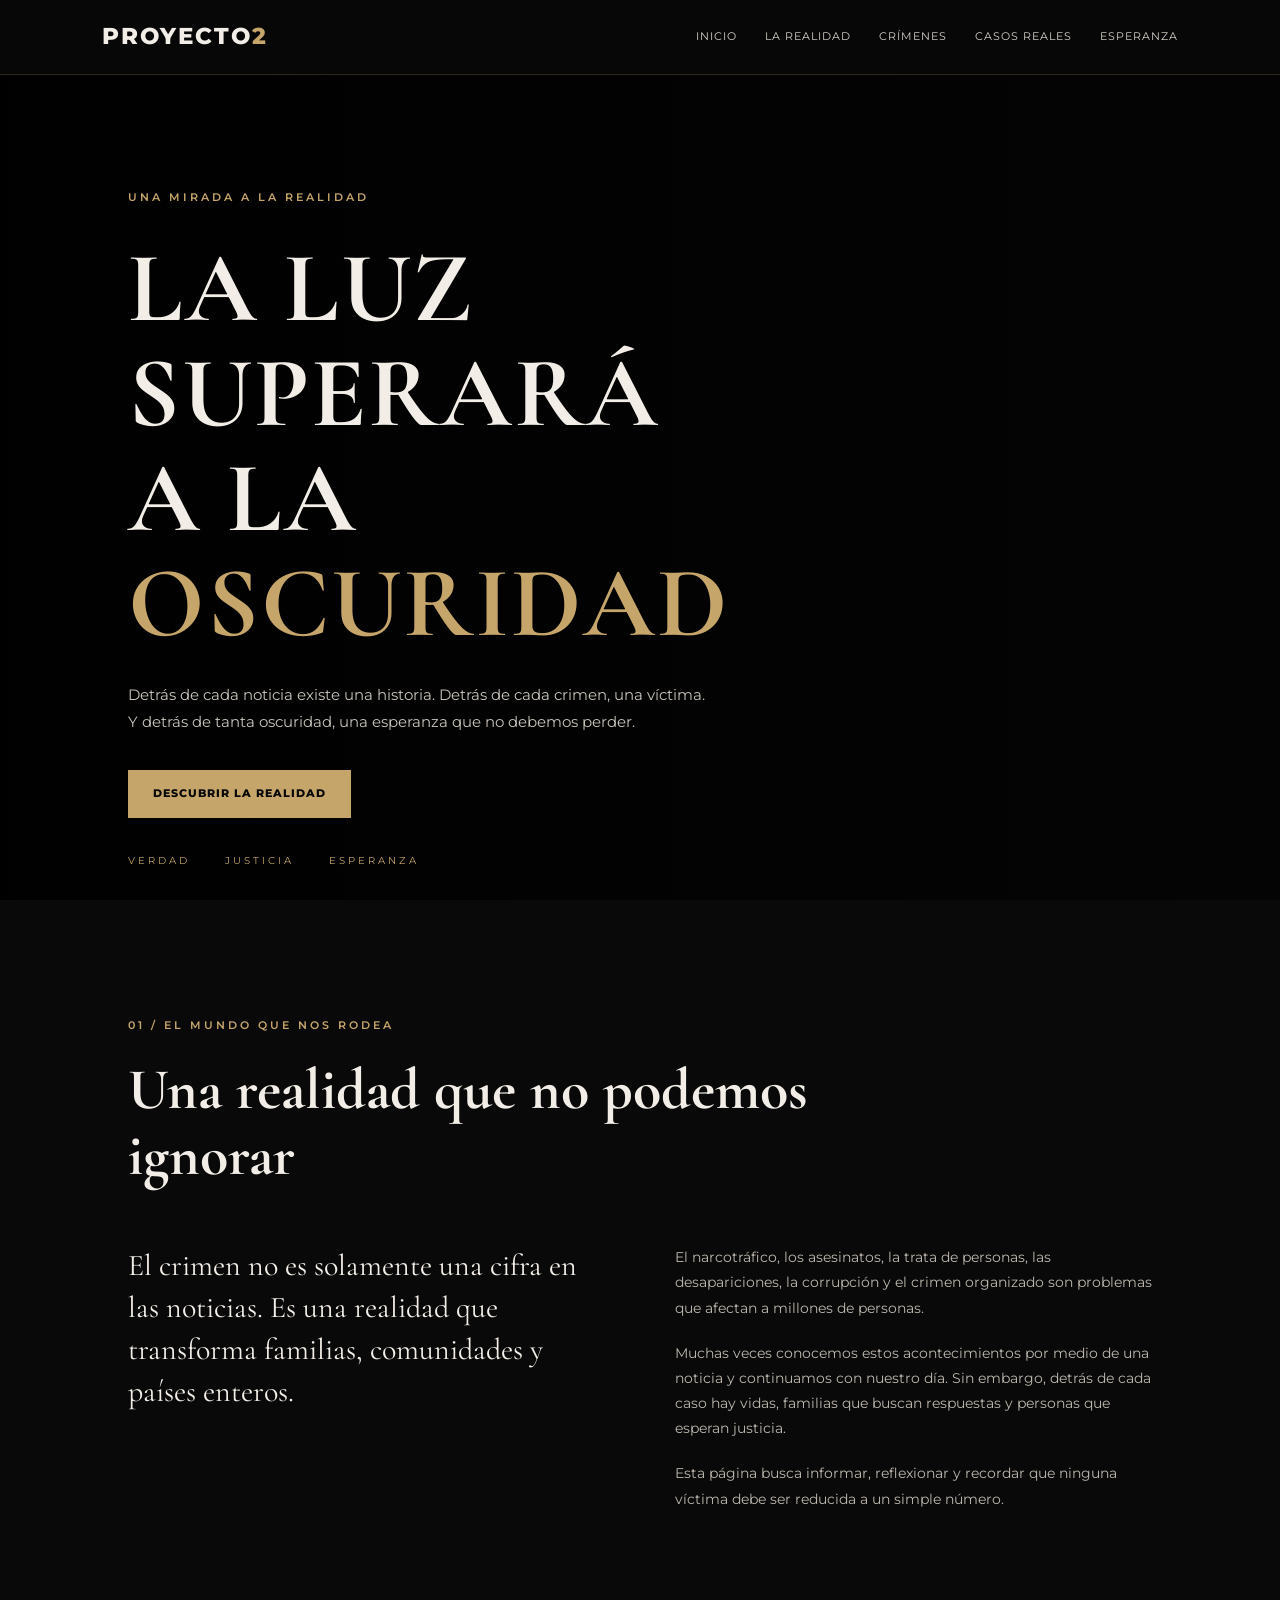
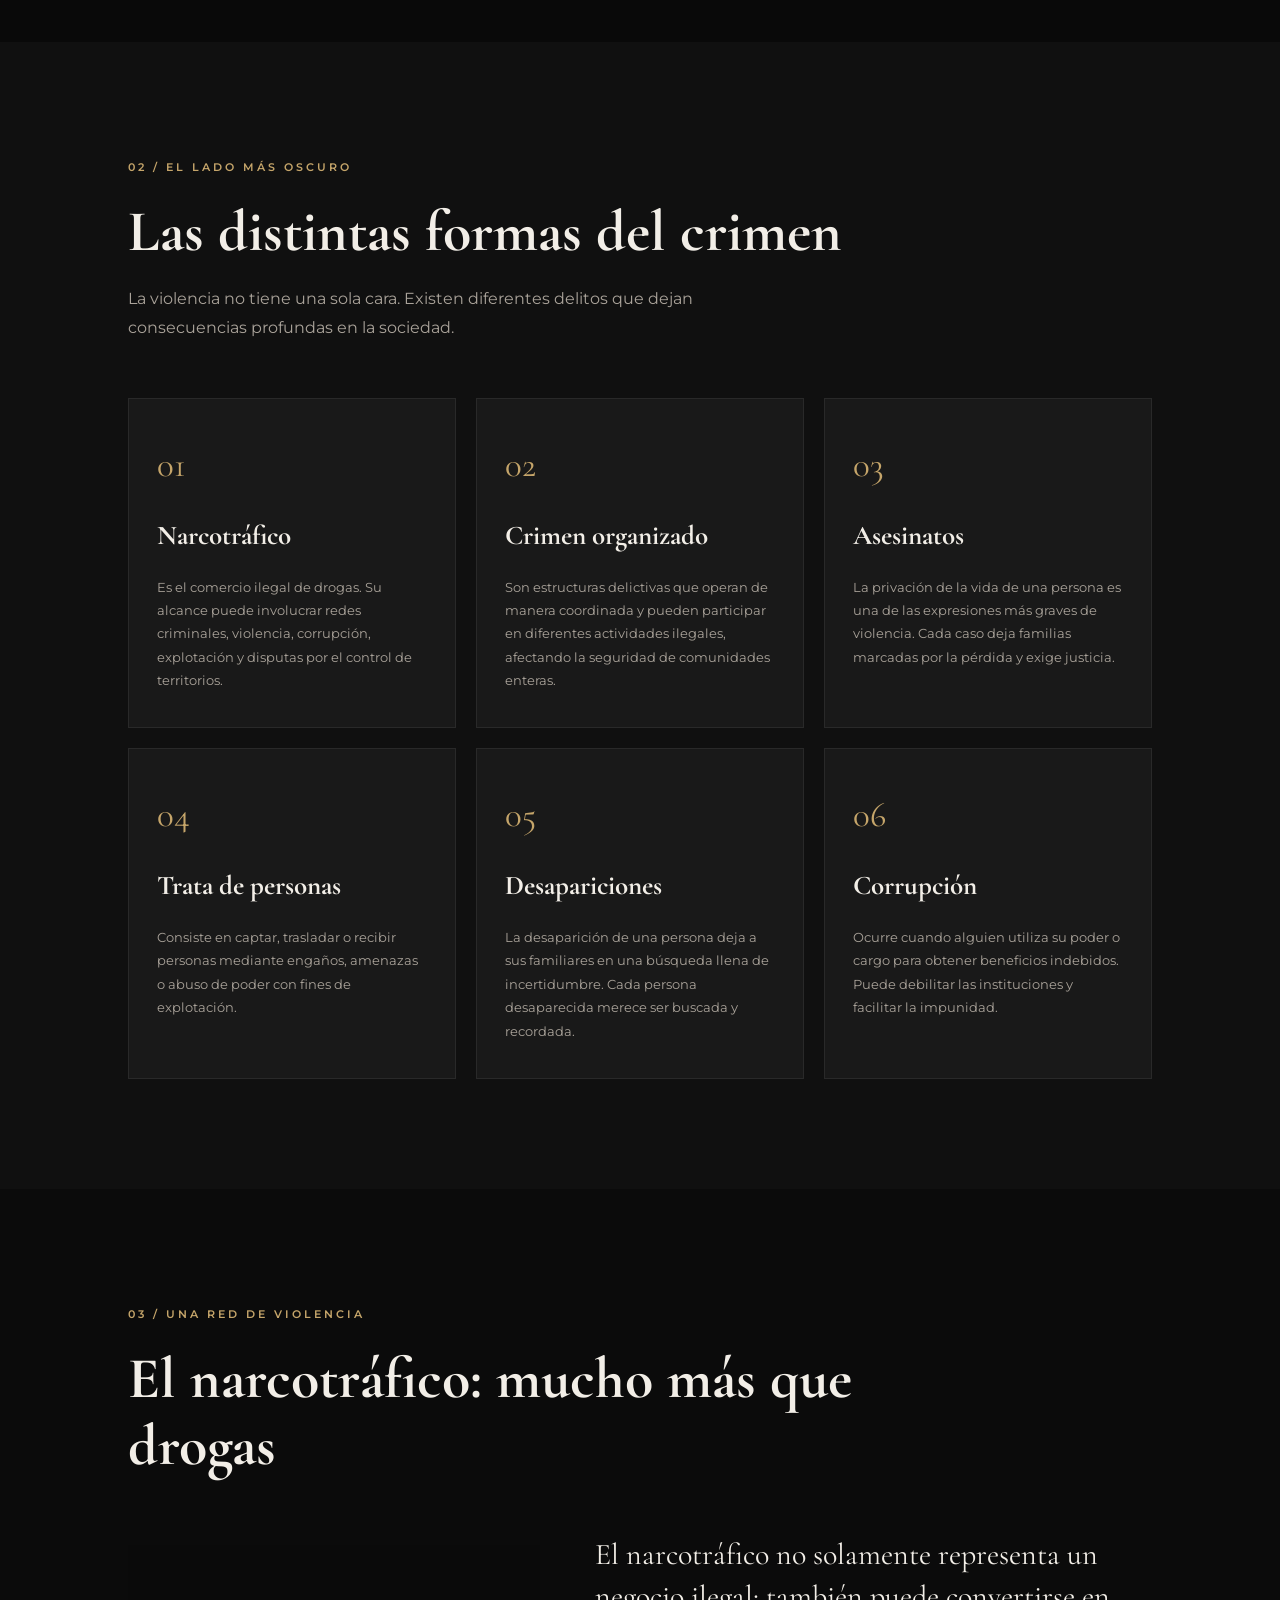
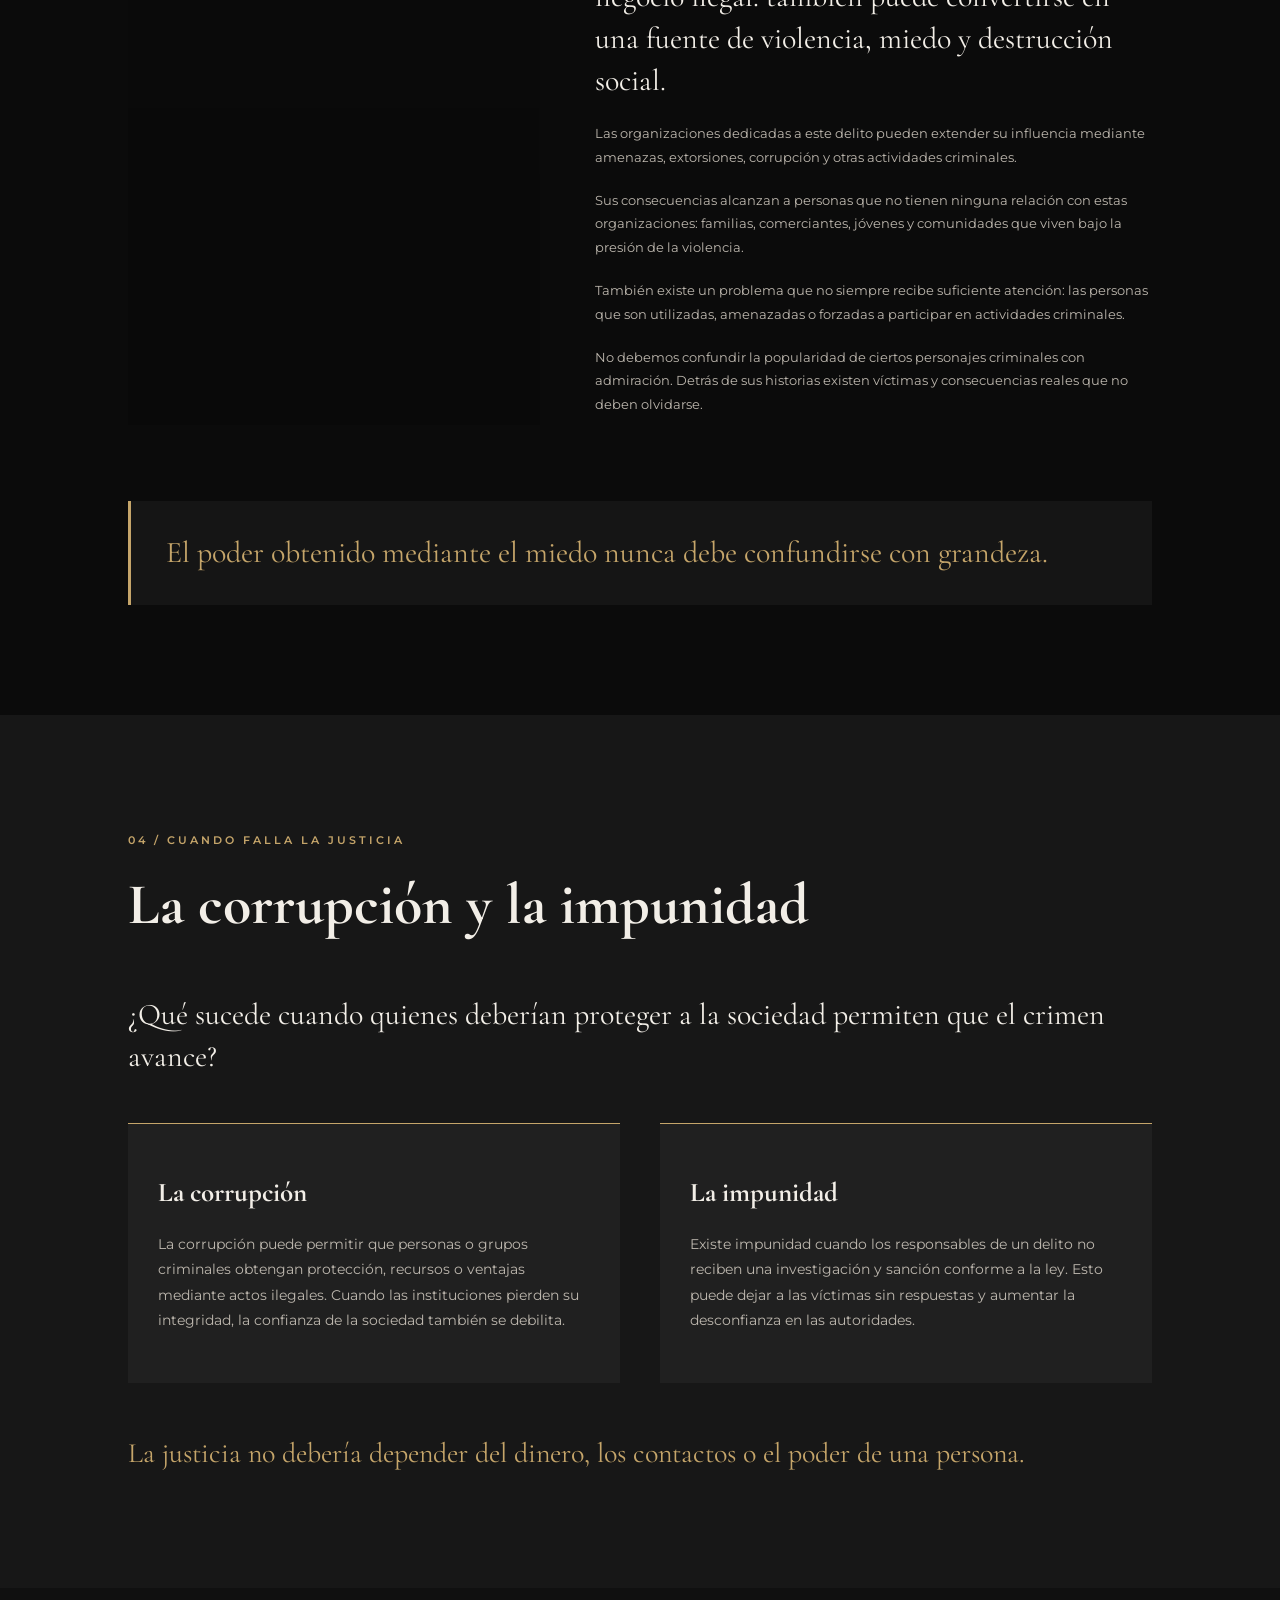
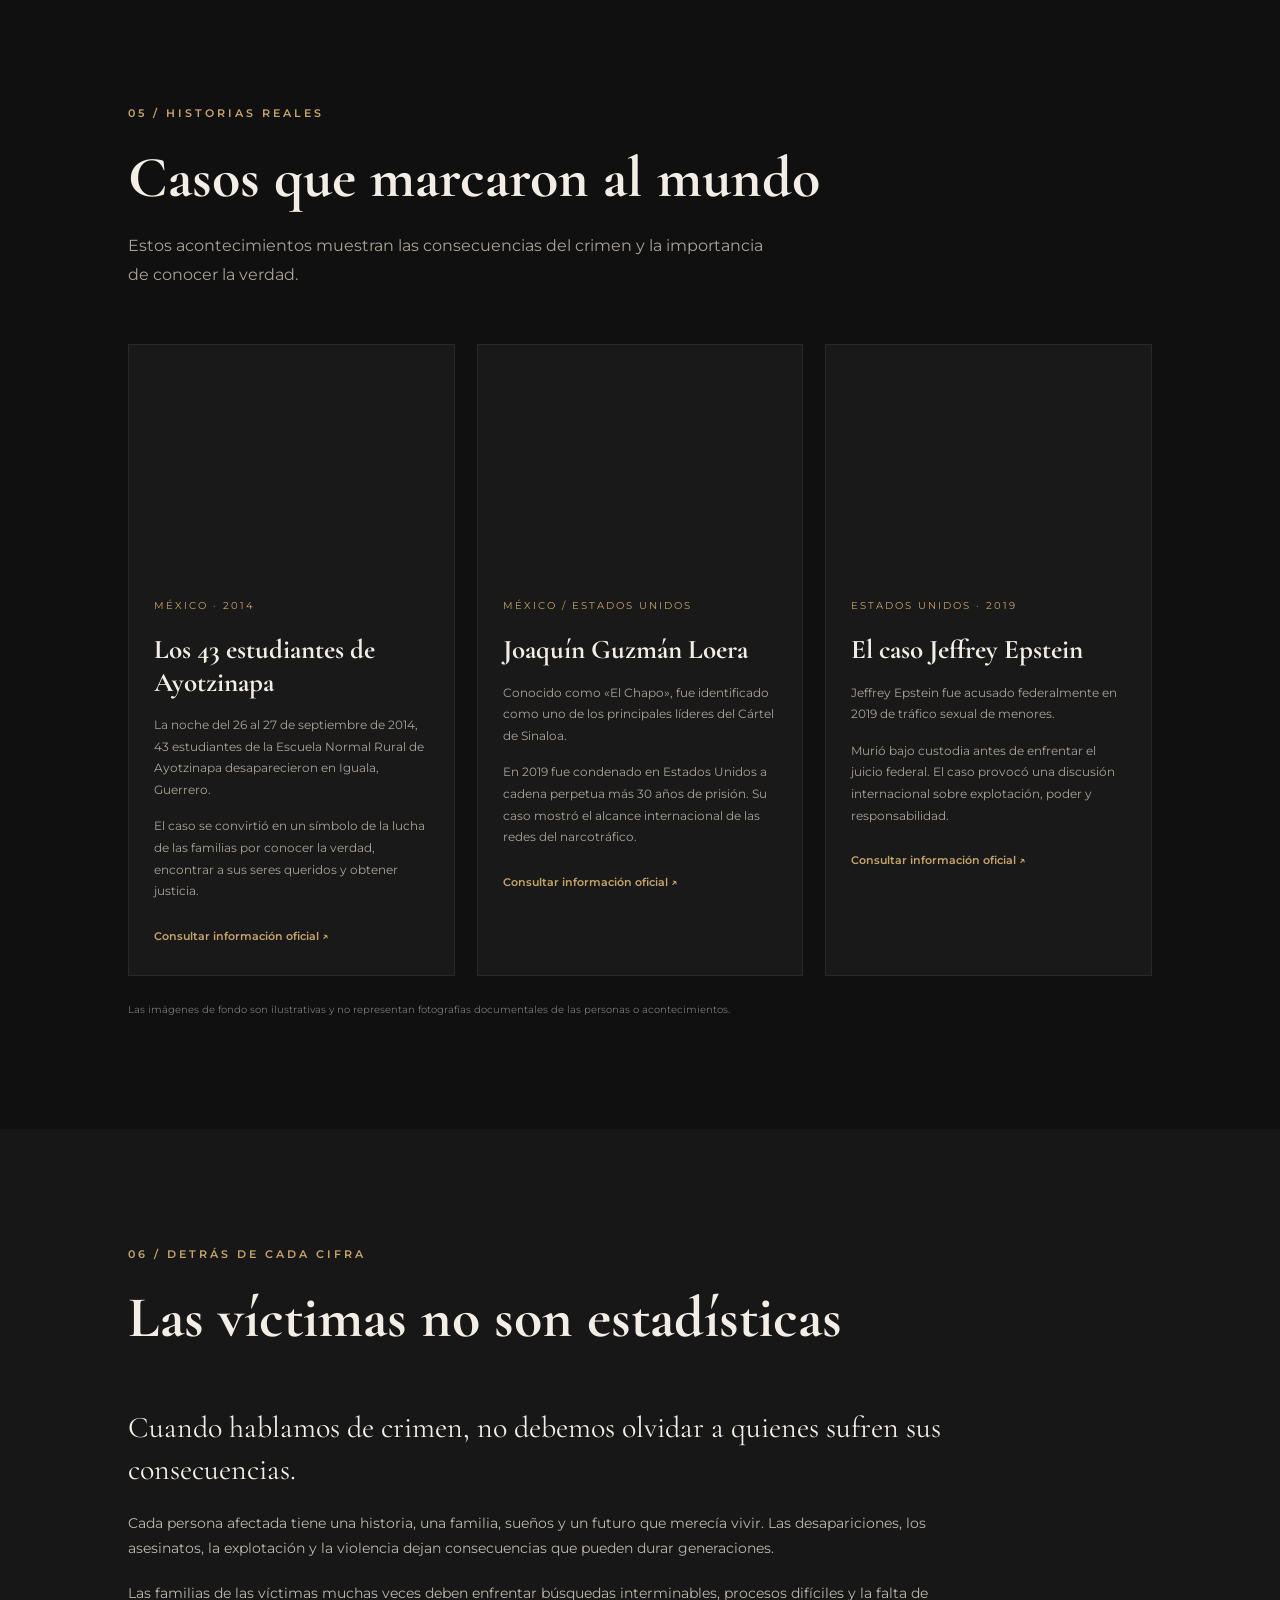
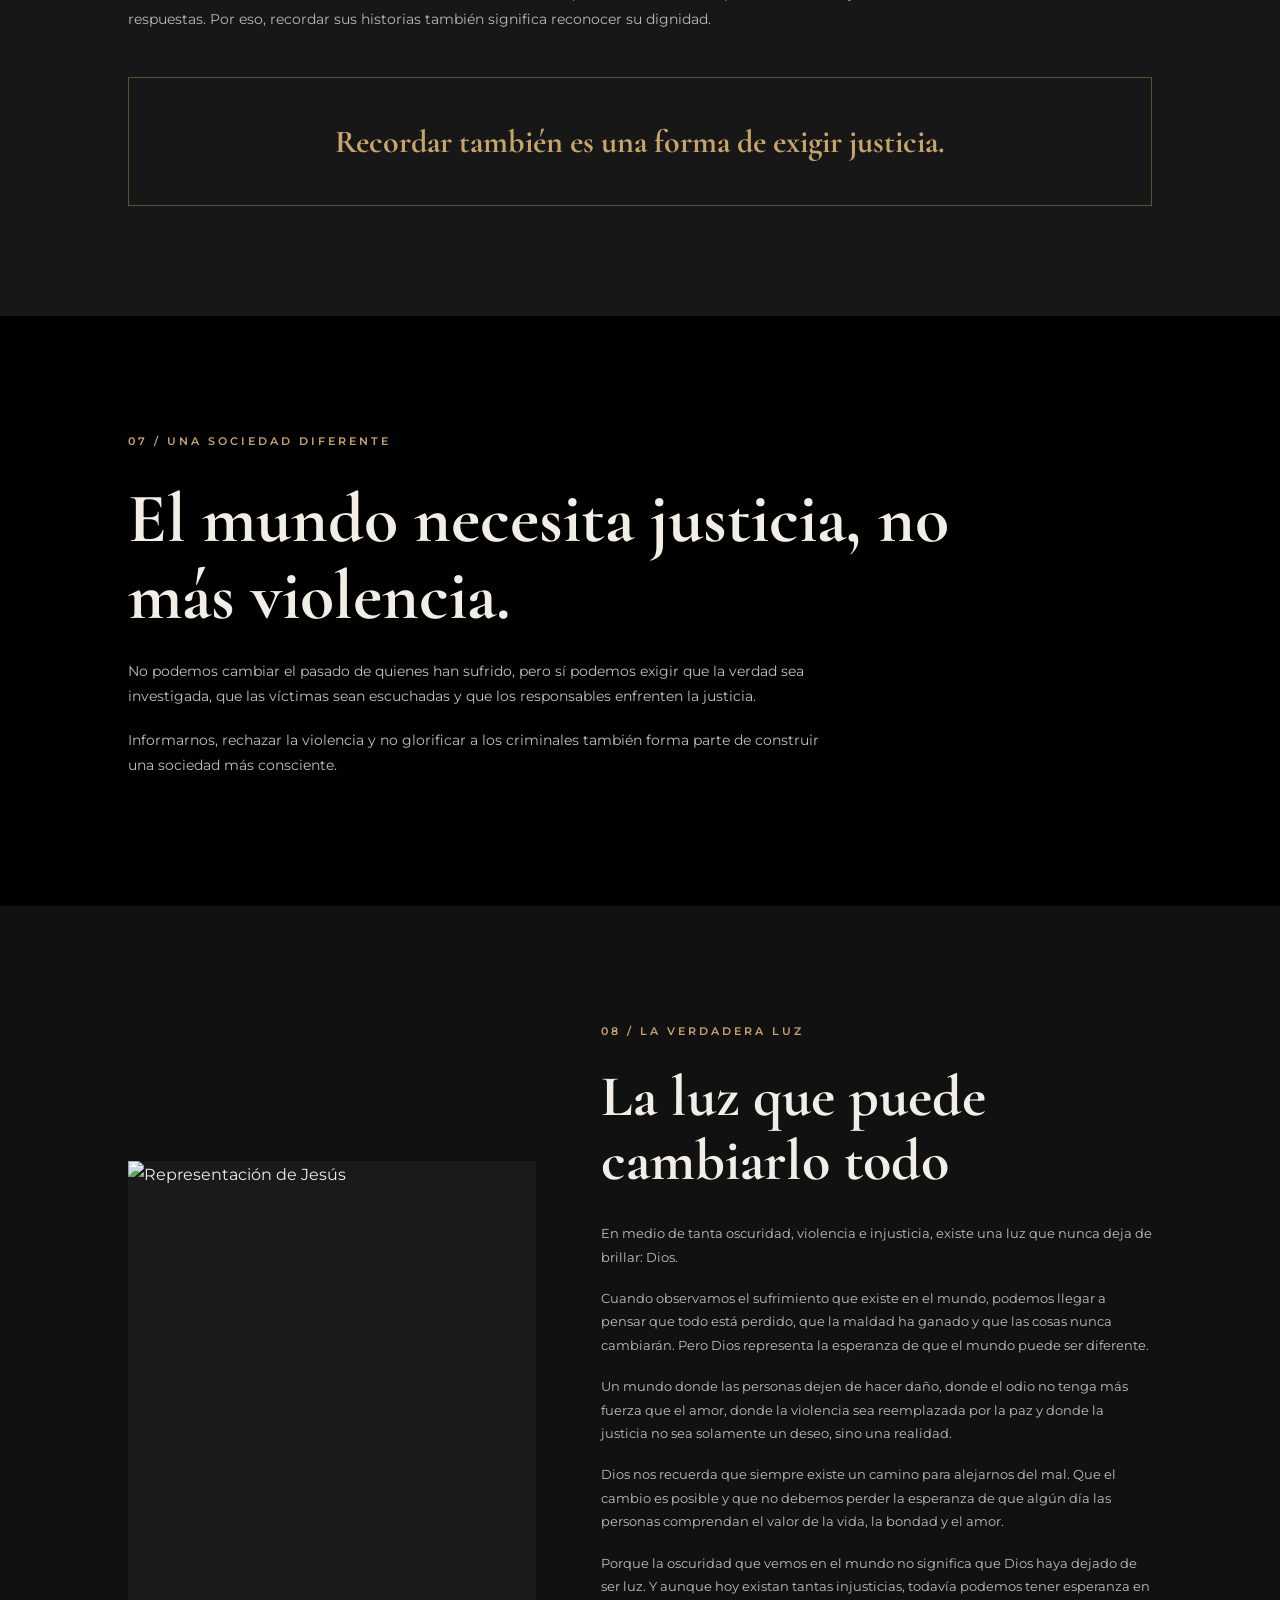
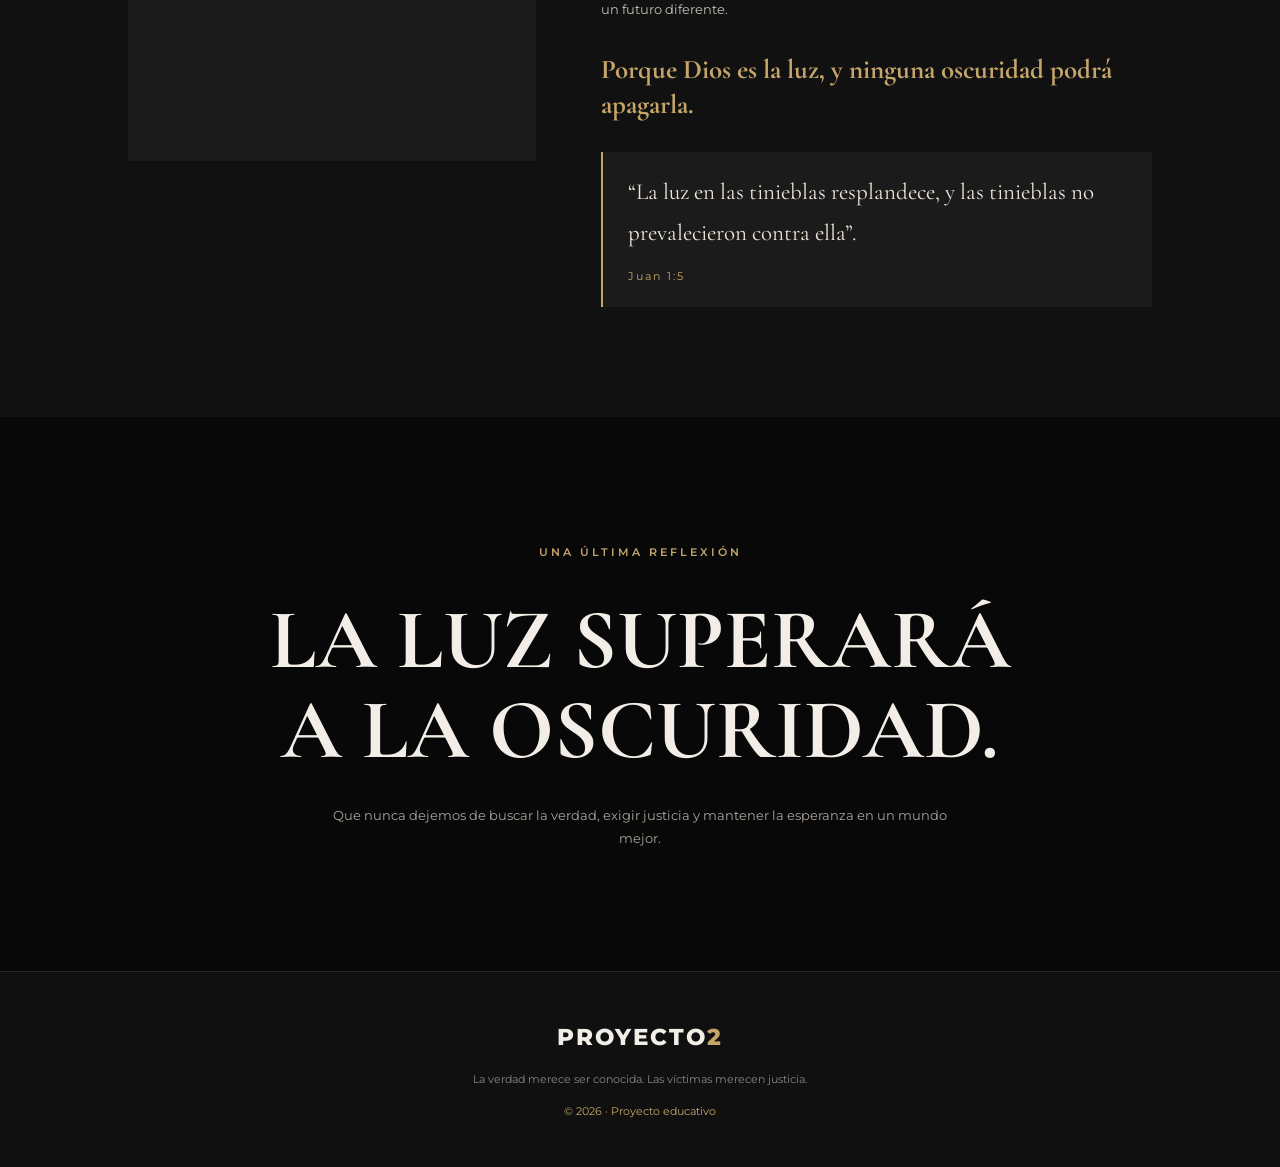
==== index.html @ d3dc364a "Add files via upload" ====
<!DOCTYPE html>
<html lang="es">
<head>
    <meta charset="UTF-8">
    <meta name="viewport" content="width=device-width, initial-scale=1.0">
    <meta name="description" content="La luz superará a la oscuridad. Un espacio para reflexionar sobre el crimen, la violencia, la injusticia y la esperanza.">
    <title>La luz superará a la oscuridad</title>
    <link rel="stylesheet" href="styles.css">
</head>

<body>

<header class="header">
    <a href="#inicio" class="logo">PROYECTO<span>2</span></a>

    <button class="menu-toggle" id="menu-toggle" aria-label="Abrir menú">
        ☰
    </button>

    <nav class="nav" id="nav">
        <a href="#inicio">Inicio</a>
        <a href="#realidad">La realidad</a>
        <a href="#crimenes">Crímenes</a>
        <a href="#casos">Casos reales</a>
        <a href="#esperanza">Esperanza</a>
    </nav>
</header>

<main>

    <!-- PORTADA -->
    <section class="hero" id="inicio">
        <div class="hero-content">
            <span class="eyebrow">UNA MIRADA A LA REALIDAD</span>

            <h1>LA LUZ SUPERARÁ<br>A LA <span>OSCURIDAD</span></h1>

            <p>
                Detrás de cada noticia existe una historia.
                Detrás de cada crimen, una víctima.
                Y detrás de tanta oscuridad, una esperanza
                que no debemos perder.
            </p>

            <a href="#realidad" class="main-button">DESCUBRIR LA REALIDAD</a>
        </div>

        <div class="hero-bottom">
            <span>VERDAD</span>
            <span>JUSTICIA</span>
            <span>ESPERANZA</span>
        </div>
    </section>

    <!-- INTRODUCCIÓN -->
    <section class="section" id="realidad">
        <div class="section-heading">
            <span class="section-label">01 / EL MUNDO QUE NOS RODEA</span>
            <h2>Una realidad que no podemos ignorar</h2>
        </div>

        <div class="intro-grid">
            <div>
                <p class="large-text">
                    El crimen no es solamente una cifra en las noticias.
                    Es una realidad que transforma familias, comunidades
                    y países enteros.
                </p>
            </div>

            <div>
                <p>
                    El narcotráfico, los asesinatos, la trata de personas,
                    las desapariciones, la corrupción y el crimen organizado
                    son problemas que afectan a millones de personas.
                </p>

                <p>
                    Muchas veces conocemos estos acontecimientos por medio
                    de una noticia y continuamos con nuestro día. Sin embargo,
                    detrás de cada caso hay vidas, familias que buscan
                    respuestas y personas que esperan justicia.
                </p>

                <p>
                    Esta página busca informar, reflexionar y recordar que
                    ninguna víctima debe ser reducida a un simple número.
                </p>
            </div>
        </div>
    </section>

    <!-- TIPOS DE CRÍMENES -->
    <section class="section dark-section" id="crimenes">
        <div class="section-heading">
            <span class="section-label">02 / EL LADO MÁS OSCURO</span>
            <h2>Las distintas formas del crimen</h2>
            <p>
                La violencia no tiene una sola cara. Existen diferentes
                delitos que dejan consecuencias profundas en la sociedad.
            </p>
        </div>

        <div class="crime-grid">

            <article class="crime-card">
                <span class="crime-number">01</span>
                <h3>Narcotráfico</h3>
                <p>
                    Es el comercio ilegal de drogas. Su alcance puede
                    involucrar redes criminales, violencia, corrupción,
                    explotación y disputas por el control de territorios.
                </p>
            </article>

            <article class="crime-card">
                <span class="crime-number">02</span>
                <h3>Crimen organizado</h3>
                <p>
                    Son estructuras delictivas que operan de manera
                    coordinada y pueden participar en diferentes
                    actividades ilegales, afectando la seguridad
                    de comunidades enteras.
                </p>
            </article>

            <article class="crime-card">
                <span class="crime-number">03</span>
                <h3>Asesinatos</h3>
                <p>
                    La privación de la vida de una persona es una de las
                    expresiones más graves de violencia. Cada caso deja
                    familias marcadas por la pérdida y exige justicia.
                </p>
            </article>

            <article class="crime-card">
                <span class="crime-number">04</span>
                <h3>Trata de personas</h3>
                <p>
                    Consiste en captar, trasladar o recibir personas
                    mediante engaños, amenazas o abuso de poder con
                    fines de explotación.
                </p>
            </article>

            <article class="crime-card">
                <span class="crime-number">05</span>
                <h3>Desapariciones</h3>
                <p>
                    La desaparición de una persona deja a sus familiares
                    en una búsqueda llena de incertidumbre. Cada persona
                    desaparecida merece ser buscada y recordada.
                </p>
            </article>

            <article class="crime-card">
                <span class="crime-number">06</span>
                <h3>Corrupción</h3>
                <p>
                    Ocurre cuando alguien utiliza su poder o cargo para
                    obtener beneficios indebidos. Puede debilitar las
                    instituciones y facilitar la impunidad.
                </p>
            </article>

        </div>
    </section>

    <!-- NARCOTRÁFICO -->
    <section class="section narc-section" id="narcotrafico">
        <div class="section-heading">
            <span class="section-label">03 / UNA RED DE VIOLENCIA</span>
            <h2>El narcotráfico: mucho más que drogas</h2>
        </div>

        <div class="narc-content">
            <div class="narc-image"></div>

            <div class="narc-text">
                <p class="large-text">
                    El narcotráfico no solamente representa un negocio
                    ilegal: también puede convertirse en una fuente
                    de violencia, miedo y destrucción social.
                </p>

                <p>
                    Las organizaciones dedicadas a este delito pueden
                    extender su influencia mediante amenazas, extorsiones,
                    corrupción y otras actividades criminales.
                </p>

                <p>
                    Sus consecuencias alcanzan a personas que no tienen
                    ninguna relación con estas organizaciones: familias,
                    comerciantes, jóvenes y comunidades que viven bajo
                    la presión de la violencia.
                </p>

                <p>
                    También existe un problema que no siempre recibe
                    suficiente atención: las personas que son utilizadas,
                    amenazadas o forzadas a participar en actividades
                    criminales.
                </p>

                <p>
                    No debemos confundir la popularidad de ciertos
                    personajes criminales con admiración. Detrás de
                    sus historias existen víctimas y consecuencias
                    reales que no deben olvidarse.
                </p>
            </div>
        </div>

        <div class="quote-dark">
            <p>
                El poder obtenido mediante el miedo nunca debe
                confundirse con grandeza.
            </p>
        </div>
    </section>

    <!-- CORRUPCIÓN -->
    <section class="section corruption-section">
        <div class="section-heading">
            <span class="section-label">04 / CUANDO FALLA LA JUSTICIA</span>
            <h2>La corrupción y la impunidad</h2>
        </div>

        <p class="large-text">
            ¿Qué sucede cuando quienes deberían proteger a la sociedad
            permiten que el crimen avance?
        </p>

        <div class="corruption-grid">
            <div>
                <h3>La corrupción</h3>
                <p>
                    La corrupción puede permitir que personas o grupos
                    criminales obtengan protección, recursos o ventajas
                    mediante actos ilegales. Cuando las instituciones
                    pierden su integridad, la confianza de la sociedad
                    también se debilita.
                </p>
            </div>

            <div>
                <h3>La impunidad</h3>
                <p>
                    Existe impunidad cuando los responsables de un delito
                    no reciben una investigación y sanción conforme a la ley.
                    Esto puede dejar a las víctimas sin respuestas y
                    aumentar la desconfianza en las autoridades.
                </p>
            </div>
        </div>

        <p class="closing-text">
            La justicia no debería depender del dinero, los contactos
            o el poder de una persona.
        </p>
    </section>

    <!-- CASOS REALES -->
    <section class="section dark-section" id="casos">
        <div class="section-heading">
            <span class="section-label">05 / HISTORIAS REALES</span>
            <h2>Casos que marcaron al mundo</h2>
            <p>
                Estos acontecimientos muestran las consecuencias del
                crimen y la importancia de conocer la verdad.
            </p>
        </div>

        <div class="cases-grid">

            <article class="case-card">
                <div class="case-image case-one"></div>

                <div class="case-content">
                    <span class="case-tag">MÉXICO · 2014</span>
                    <h3>Los 43 estudiantes de Ayotzinapa</h3>

                    <p>
                        La noche del 26 al 27 de septiembre de 2014,
                        43 estudiantes de la Escuela Normal Rural
                        de Ayotzinapa desaparecieron en Iguala,
                        Guerrero.
                    </p>

                    <p>
                        El caso se convirtió en un símbolo de la lucha
                        de las familias por conocer la verdad, encontrar
                        a sus seres queridos y obtener justicia.
                    </p>

                    <a href="https://comisionayotzinapa.segob.gob.mx/"
                       target="_blank" rel="noopener noreferrer">
                        Consultar información oficial ↗
                    </a>
                </div>
            </article>

            <article class="case-card">
                <div class="case-image case-two"></div>

                <div class="case-content">
                    <span class="case-tag">MÉXICO / ESTADOS UNIDOS</span>
                    <h3>Joaquín Guzmán Loera</h3>

                    <p>
                        Conocido como «El Chapo», fue identificado como
                        uno de los principales líderes del Cártel de
                        Sinaloa.
                    </p>

                    <p>
                        En 2019 fue condenado en Estados Unidos a cadena
                        perpetua más 30 años de prisión. Su caso mostró
                        el alcance internacional de las redes del
                        narcotráfico.
                    </p>

                    <a href="https://www.justice.gov/usao-edny/pr/joaquin-el-chapo-guzman-sinaloa-cartel-leader-sentenced-life-prison-plus-30-years"
                       target="_blank" rel="noopener noreferrer">
                        Consultar información oficial ↗
                    </a>
                </div>
            </article>

            <article class="case-card">
                <div class="case-image case-three"></div>

                <div class="case-content">
                    <span class="case-tag">ESTADOS UNIDOS · 2019</span>
                    <h3>El caso Jeffrey Epstein</h3>

                    <p>
                        Jeffrey Epstein fue acusado federalmente en
                        2019 de tráfico sexual de menores.
                    </p>

                    <p>
                        Murió bajo custodia antes de enfrentar el juicio
                        federal. El caso provocó una discusión
                        internacional sobre explotación, poder y
                        responsabilidad.
                    </p>

                    <a href="https://www.justice.gov/usao-sdny/pr/jeffrey-epstein-charged-manhattan-federal-court-sex-trafficking-minors"
                       target="_blank" rel="noopener noreferrer">
                        Consultar información oficial ↗
                    </a>
                </div>
            </article>

        </div>

        <p class="image-note">
            Las imágenes de fondo son ilustrativas y no representan
            fotografías documentales de las personas o acontecimientos.
        </p>
    </section>

    <!-- VÍCTIMAS -->
    <section class="section victims-section">
        <div class="section-heading">
            <span class="section-label">06 / DETRÁS DE CADA CIFRA</span>
            <h2>Las víctimas no son estadísticas</h2>
        </div>

        <p class="large-text">
            Cuando hablamos de crimen, no debemos olvidar a quienes
            sufren sus consecuencias.
        </p>

        <p>
            Cada persona afectada tiene una historia, una familia,
            sueños y un futuro que merecía vivir. Las desapariciones,
            los asesinatos, la explotación y la violencia dejan
            consecuencias que pueden durar generaciones.
        </p>

        <p>
            Las familias de las víctimas muchas veces deben enfrentar
            búsquedas interminables, procesos difíciles y la falta
            de respuestas. Por eso, recordar sus historias también
            significa reconocer su dignidad.
        </p>

        <div class="victim-message">
            <h3>Recordar también es una forma de exigir justicia.</h3>
        </div>
    </section>

    <!-- JUSTICIA -->
    <section class="justice-section">
        <div class="justice-content">
            <span class="section-label">07 / UNA SOCIEDAD DIFERENTE</span>
            <h2>El mundo necesita justicia, no más violencia.</h2>

            <p>
                No podemos cambiar el pasado de quienes han sufrido,
                pero sí podemos exigir que la verdad sea investigada,
                que las víctimas sean escuchadas y que los responsables
                enfrenten la justicia.
            </p>

            <p>
                Informarnos, rechazar la violencia y no glorificar
                a los criminales también forma parte de construir
                una sociedad más consciente.
            </p>
        </div>
    </section>

    <!-- JESÚS Y LA ESPERANZA -->
    <section class="hope-section" id="esperanza">

        <div class="hope-image">
            <img src="img/jesus.jpg"
                 alt="Representación de Jesús">
        </div>

        <div class="hope-content">
            <span class="section-label">08 / LA VERDADERA LUZ</span>

            <h2>La luz que puede cambiarlo todo</h2>

            <p>
                En medio de tanta oscuridad, violencia e injusticia,
                existe una luz que nunca deja de brillar: Dios.
            </p>

            <p>
                Cuando observamos el sufrimiento que existe en el mundo,
                podemos llegar a pensar que todo está perdido, que la
                maldad ha ganado y que las cosas nunca cambiarán.
                Pero Dios representa la esperanza de que el mundo
                puede ser diferente.
            </p>

            <p>
                Un mundo donde las personas dejen de hacer daño,
                donde el odio no tenga más fuerza que el amor,
                donde la violencia sea reemplazada por la paz y
                donde la justicia no sea solamente un deseo,
                sino una realidad.
            </p>

            <p>
                Dios nos recuerda que siempre existe un camino
                para alejarnos del mal. Que el cambio es posible
                y que no debemos perder la esperanza de que algún
                día las personas comprendan el valor de la vida,
                la bondad y el amor.
            </p>

            <p>
                Porque la oscuridad que vemos en el mundo no significa
                que Dios haya dejado de ser luz. Y aunque hoy existan
                tantas injusticias, todavía podemos tener esperanza
                en un futuro diferente.
            </p>

            <h3>
                Porque Dios es la luz, y ninguna oscuridad podrá apagarla.
            </h3>

            <blockquote class="bible-verse">
                “La luz en las tinieblas resplandece, y las tinieblas
                no prevalecieron contra ella”.
                <cite>Juan 1:5</cite>
            </blockquote>
        </div>
    </section>

    <!-- CIERRE -->
    <section class="final-section">
        <span class="section-label">UNA ÚLTIMA REFLEXIÓN</span>

        <h2>LA LUZ SUPERARÁ<br>A LA OSCURIDAD.</h2>

        <p>
            Que nunca dejemos de buscar la verdad, exigir justicia
            y mantener la esperanza en un mundo mejor.
        </p>
    </section>

</main>

<footer class="footer">
    <a href="#inicio" class="logo">PROYECTO<span>2</span></a>
    <p>La verdad merece ser conocida. Las víctimas merecen justicia.</p>
    <p class="copyright">© 2026 · Proyecto educativo</p>
</footer>

<button id="back-to-top" aria-label="Volver arriba">↑</button>

<script src="script.js"></script>
</body>
</html>
---- styles.css ----
@import url('https://fonts.googleapis.com/css2?family=Cormorant+Garamond:wght@400;500;600;700&family=Montserrat:wght@300;400;500;600;700;800&display=swap');

:root {
    --black: #090909;
    --dark: #111111;
    --gold: #c5a56a;
    --white: #f2eee7;
    --gray: #aaa39a;
}

* {
    margin: 0;
    padding: 0;
    box-sizing: border-box;
    scroll-behavior: smooth;
}

body {
    background: var(--black);
    color: var(--white);
    font-family: 'Montserrat', sans-serif;
    line-height: 1.8;
}

a {
    color: inherit;
    text-decoration: none;
}

.header {
    width: 100%;
    height: 75px;
    padding: 0 8%;
    display: flex;
    align-items: center;
    justify-content: space-between;
    background: rgba(8, 8, 8, 0.96);
    border-bottom: 1px solid rgba(197, 165, 106, 0.2);
    position: fixed;
    top: 0;
    z-index: 1000;
}

.logo {
    font-size: 23px;
    font-weight: 800;
    letter-spacing: 2px;
}

.logo span {
    color: var(--gold);
}

.nav {
    display: flex;
    gap: 28px;
}

.nav a {
    font-size: 11px;
    text-transform: uppercase;
    letter-spacing: 1px;
    color: #d5d0c8;
    transition: 0.3s;
}

.nav a:hover {
    color: var(--gold);
}

.menu-toggle {
    display: none;
    background: none;
    border: none;
    color: white;
    font-size: 28px;
    cursor: pointer;
}

.hero {
    min-height: 100vh;
    padding: 150px 10% 50px;
    display: flex;
    flex-direction: column;
    justify-content: center;
    position: relative;
    background:
        linear-gradient(90deg, rgba(0,0,0,.95), rgba(0,0,0,.52)),
        url("https://images.unsplash.com/photo-1519608487953-e999c86e7455?auto=format&fit=crop&w=1800&q=85");
    background-size: cover;
    background-position: center;
}

.hero-content {
    max-width: 850px;
}

.eyebrow,
.section-label {
    color: var(--gold);
    font-size: 11px;
    font-weight: 600;
    letter-spacing: 3px;
}

.hero h1 {
    font-family: 'Cormorant Garamond', serif;
    font-size: clamp(48px, 8vw, 100px);
    line-height: 1.05;
    margin: 25px 0;
    letter-spacing: 2px;
}

.hero h1 span {
    color: var(--gold);
}

.hero-content p {
    max-width: 580px;
    color: #c9c4bc;
    font-size: 15px;
    margin-bottom: 35px;
}

.main-button {
    display: inline-block;
    padding: 14px 25px;
    background: var(--gold);
    color: #090909;
    font-size: 11px;
    font-weight: 800;
    letter-spacing: 1px;
    transition: 0.3s;
}

.main-button:hover {
    background: white;
    transform: translateY(-3px);
}

.hero-bottom {
    display: flex;
    gap: 35px;
    position: absolute;
    bottom: 30px;
    color: var(--gold);
    font-size: 10px;
    letter-spacing: 3px;
}

.section {
    padding: 110px 10%;
}

.section-heading {
    margin-bottom: 55px;
    max-width: 800px;
}

.section-heading h2,
.narc-section h2,
.section h2 {
    font-family: 'Cormorant Garamond', serif;
    font-size: clamp(36px, 5vw, 58px);
    line-height: 1.15;
    margin-top: 18px;
    margin-bottom: 20px;
}

.section-heading > p {
    color: var(--gray);
    max-width: 650px;
}

.intro-grid {
    display: grid;
    grid-template-columns: 1fr 1fr;
    gap: 70px;
}

.intro-grid p,
.narc-text p,
.corruption-grid p,
.victims-section > p {
    color: #bdb7ae;
    margin-bottom: 20px;
    font-size: 14px;
}

.large-text {
    font-family: 'Cormorant Garamond', serif;
    font-size: 30px !important;
    line-height: 1.4;
    color: var(--white) !important;
}

.dark-section {
    background: #101010;
}

.crime-grid {
    display: grid;
    grid-template-columns: repeat(3, 1fr);
    gap: 20px;
}

.crime-card {
    padding: 35px 28px;
    background: #191919;
    border: 1px solid #292929;
    transition: 0.3s;
}

.crime-card:hover {
    transform: translateY(-6px);
    border-color: var(--gold);
}

.crime-number {
    font-family: 'Cormorant Garamond', serif;
    font-size: 35px;
    color: var(--gold);
}

.crime-card h3,
.corruption-grid h3 {
    font-family: 'Cormorant Garamond', serif;
    font-size: 27px;
    margin: 15px 0;
}

.crime-card p {
    font-size: 13px;
    color: #aaa39a;
}

.narc-section {
    padding: 110px 10%;
    background: #0b0b0b;
}

.narc-content {
    display: grid;
    grid-template-columns: 0.85fr 1.15fr;
    gap: 55px;
    align-items: center;
}

.narc-image {
    min-height: 480px;
    background:
        linear-gradient(0deg, rgba(0,0,0,.2), rgba(0,0,0,.1)),
        url("https://images.unsplash.com/photo-1519608487953-e999c86e7455?auto=format&fit=crop&w=1000&q=80");
    background-position: center;
    background-size: cover;
    filter: grayscale(80%);
}

.narc-text p {
    font-size: 13px;
}

.quote-dark {
    border-left: 3px solid var(--gold);
    margin-top: 65px;
    padding: 25px 35px;
    background: #151515;
}

.quote-dark p {
    font-family: 'Cormorant Garamond', serif;
    font-size: 30px;
    color: var(--gold);
}

.corruption-section {
    background: #171717;
}

.corruption-grid {
    display: grid;
    grid-template-columns: 1fr 1fr;
    gap: 40px;
    margin-top: 45px;
}

.corruption-grid > div {
    padding: 30px;
    border-top: 1px solid var(--gold);
    background: #202020;
}

.closing-text {
    color: var(--gold);
    font-family: 'Cormorant Garamond', serif;
    font-size: 28px;
    margin-top: 45px;
}

.cases-grid {
    display: grid;
    grid-template-columns: repeat(3, 1fr);
    gap: 22px;
}

.case-card {
    background: #191919;
    border: 1px solid #292929;
    overflow: hidden;
}

.case-image {
    height: 220px;
    background-size: cover;
    background-position: center;
    filter: grayscale(65%);
}

.case-one {
    background-image: url("https://images.unsplash.com/photo-1500530855697-b586d89ba3ee?auto=format&fit=crop&w=900&q=80");
}

.case-two {
    background-image: url("https://images.unsplash.com/photo-1519608487953-e999c86e7455?auto=format&fit=crop&w=900&q=80");
}

.case-three {
    background-image: url("https://images.unsplash.com/photo-1500534623283-312aade485b7?auto=format&fit=crop&w=900&q=80");
}

.case-content {
    padding: 25px;
}

.case-tag {
    color: var(--gold);
    font-size: 10px;
    letter-spacing: 2px;
}

.case-content h3 {
    font-family: 'Cormorant Garamond', serif;
    font-size: 27px;
    line-height: 1.2;
    margin: 15px 0;
}

.case-content p {
    font-size: 12px;
    color: #aaa39a;
    margin-bottom: 15px;
}

.case-content a {
    display: inline-block;
    margin-top: 10px;
    color: var(--gold);
    font-size: 11px;
    font-weight: 600;
}

.case-content a:hover {
    color: white;
}

.image-note {
    color: #777;
    font-size: 10px;
    margin-top: 25px;
}

.victims-section {
    background: #171717;
}

.victims-section > p {
    max-width: 850px;
}

.victim-message {
    margin-top: 45px;
    padding: 35px;
    border: 1px solid rgba(197, 165, 106, .4);
    text-align: center;
}

.victim-message h3 {
    font-family: 'Cormorant Garamond', serif;
    font-size: 32px;
    color: var(--gold);
}

.justice-section {
    min-height: 500px;
    padding: 110px 10%;
    display: flex;
    align-items: center;
    background:
        linear-gradient(rgba(0,0,0,.88), rgba(0,0,0,.88)),
        url("https://images.unsplash.com/photo-1519608487953-e999c86e7455?auto=format&fit=crop&w=1600&q=85");
    background-size: cover;
    background-position: center;
}

.justice-content {
    max-width: 850px;
}

.justice-content h2 {
    font-family: 'Cormorant Garamond', serif;
    font-size: clamp(40px, 6vw, 70px);
    line-height: 1.1;
    margin: 25px 0;
}

.justice-content p {
    max-width: 700px;
    color: #c5c0b8;
    margin-bottom: 18px;
    font-size: 14px;
}

.hope-section {
    padding: 110px 10%;
    display: grid;
    grid-template-columns: 0.85fr 1.15fr;
    align-items: center;
    gap: 65px;
    background: #111;
}

.hope-image {
    min-height: 600px;
    overflow: hidden;
    background: #1a1a1a;
}

.hope-image img {
    width: 100%;
    height: 600px;
    object-fit: cover;
    display: block;
}

.hope-content h2 {
    font-family: 'Cormorant Garamond', serif;
    font-size: clamp(38px, 5vw, 58px);
    line-height: 1.1;
    margin: 20px 0 30px;
}

.hope-content p {
    color: #c3bdb4;
    font-size: 13px;
    margin-bottom: 18px;
}

.hope-content h3 {
    color: var(--gold);
    font-family: 'Cormorant Garamond', serif;
    font-size: 27px;
    line-height: 1.3;
    margin-top: 30px;
}

.bible-verse {
    border-left: 2px solid var(--gold);
    margin-top: 30px;
    padding: 20px 25px;
    background: #1b1b1b;
    color: #eee5d7;
    font-family: 'Cormorant Garamond', serif;
    font-size: 23px;
}

.bible-verse cite {
    display: block;
    color: var(--gold);
    font-family: 'Montserrat', sans-serif;
    font-size: 11px;
    font-style: normal;
    margin-top: 12px;
    letter-spacing: 2px;
}

.final-section {
    padding: 120px 10%;
    text-align: center;
    background: #080808;
}

.final-section h2 {
    font-family: 'Cormorant Garamond', serif;
    font-size: clamp(42px, 7vw, 85px);
    line-height: 1.05;
    margin: 30px 0;
}

.final-section h2 br {
    color: var(--gold);
}

.final-section p {
    color: #aaa39a;
    max-width: 650px;
    margin: auto;
    font-size: 13px;
}

.footer {
    padding: 45px 10%;
    text-align: center;
    background: #101010;
    border-top: 1px solid #292929;
}

.footer p {
    color: #888;
    font-size: 11px;
    margin-top: 12px;
}

.copyright {
    color: var(--gold) !important;
}

#back-to-top {
    position: fixed;
    right: 25px;
    bottom: 25px;
    width: 42px;
    height: 42px;
    border: none;
    background: var(--gold);
    color: black;
    font-size: 22px;
    cursor: pointer;
    display: none;
    z-index: 900;
}

#back-to-top.visible {
    display: block;
}

/* ADAPTACIÓN PARA CELULARES */

@media (max-width: 900px) {
    .header {
        padding: 0 6%;
    }

    .menu-toggle {
        display: block;
    }

    .nav {
        display: none;
        position: absolute;
        top: 75px;
        left: 0;
        width: 100%;
        padding: 25px;
        background: #101010;
        flex-direction: column;
        gap: 20px;
        border-bottom: 1px solid #333;
    }

    .nav.active {
        display: flex;
    }

    .nav a {
        font-size: 13px;
    }

    .intro-grid,
    .narc-content,
    .hope-section {
        grid-template-columns: 1fr;
        gap: 35px;
    }

    .crime-grid,
    .cases-grid {
        grid-template-columns: repeat(2, 1fr);
    }

    .narc-image {
        min-height: 300px;
    }

    .hope-image,
    .hope-image img {
        min-height: 350px;
        height: 350px;
    }
}

@media (max-width: 600px) {
    .section,
    .narc-section,
    .hope-section {
        padding: 80px 7%;
    }

    .hero {
        padding: 130px 7% 70px;
        min-height: 90vh;
    }

    .hero h1 {
        font-size: 49px;
    }

    .hero-content p {
        font-size: 13px;
    }

    .hero-bottom {
        gap: 15px;
        font-size: 8px;
    }

    .crime-grid,
    .cases-grid,
    .corruption-grid {
        grid-template-columns: 1fr;
    }

    .section-heading h2 {
        font-size: 42px;
    }

    .large-text {
        font-size: 25px !important;
    }

    .case-image {
        height: 200px;
    }

    .justice-section {
        padding: 85px 7%;
    }

    .hope-content h2 {
        font-size: 43px;
    }

    .bible-verse {
        font-size: 20px;
    }

    .final-section {
        padding: 90px 7%;
    }
}
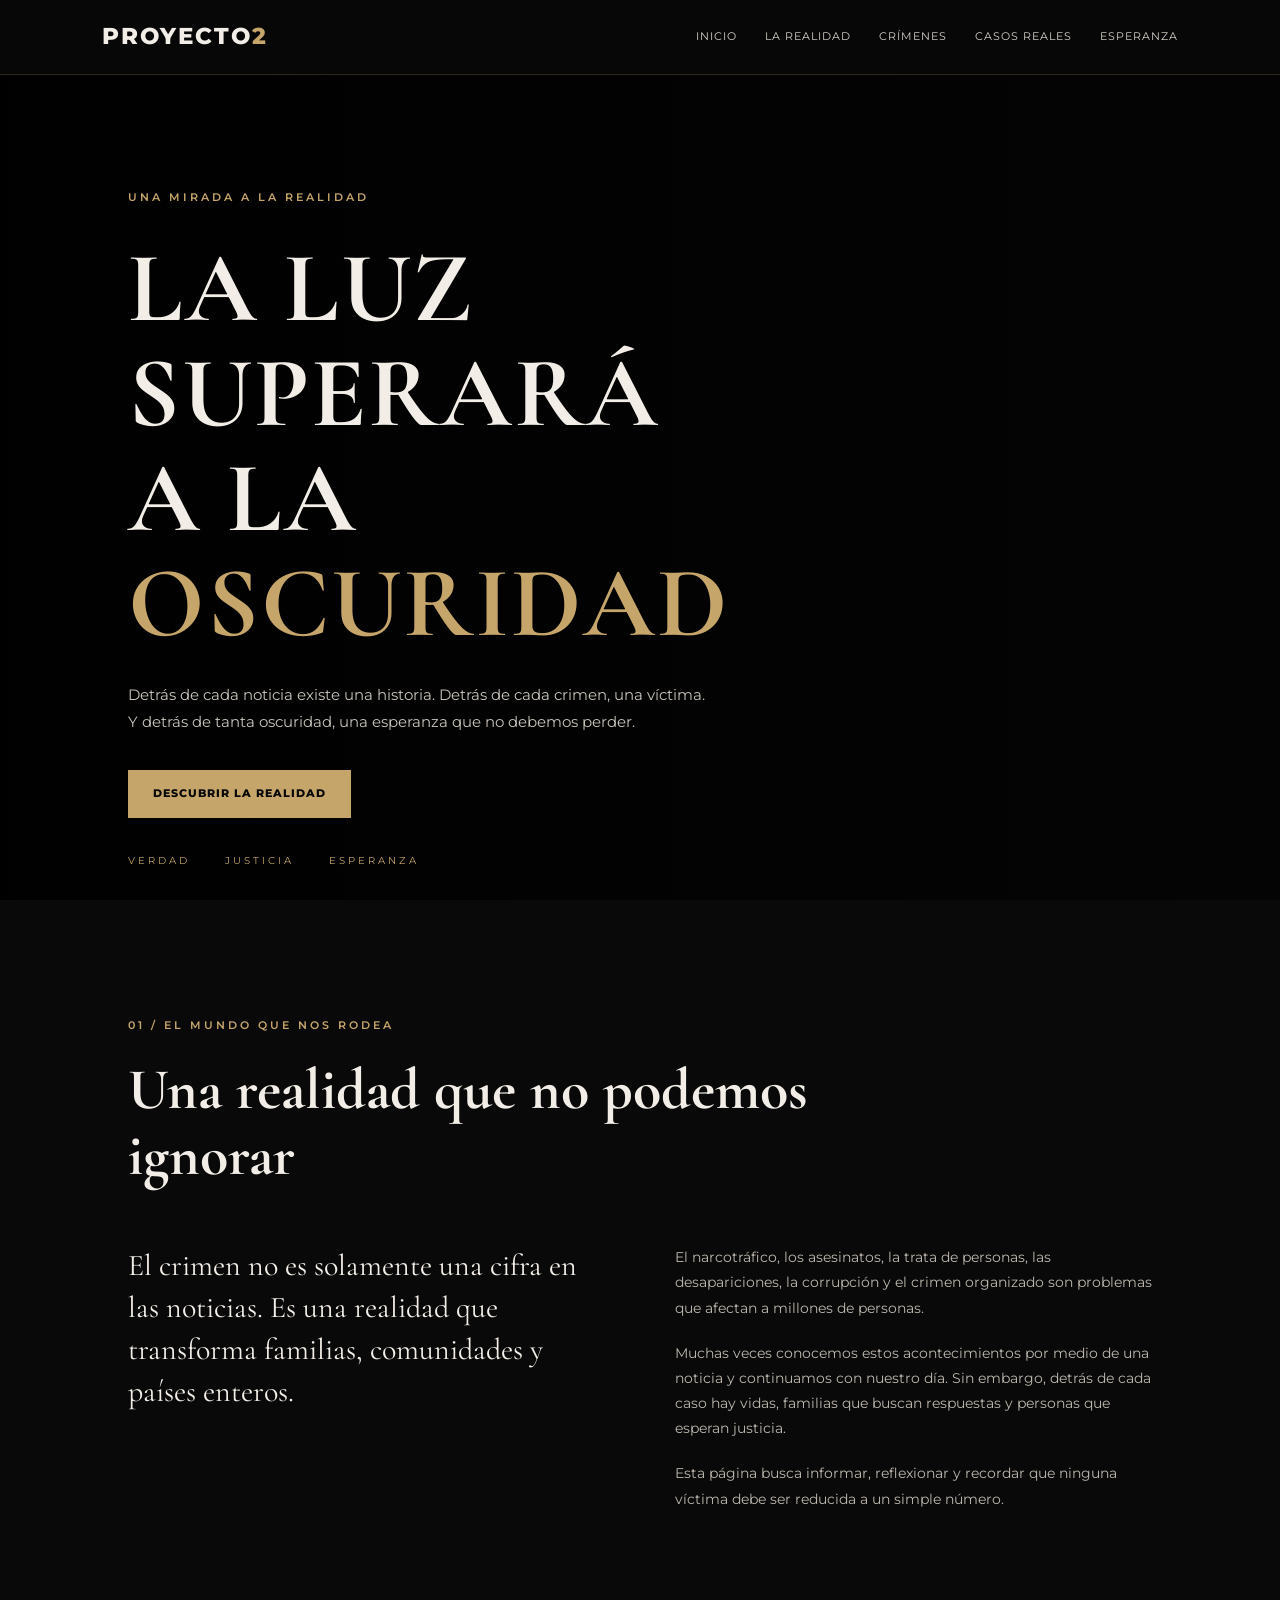
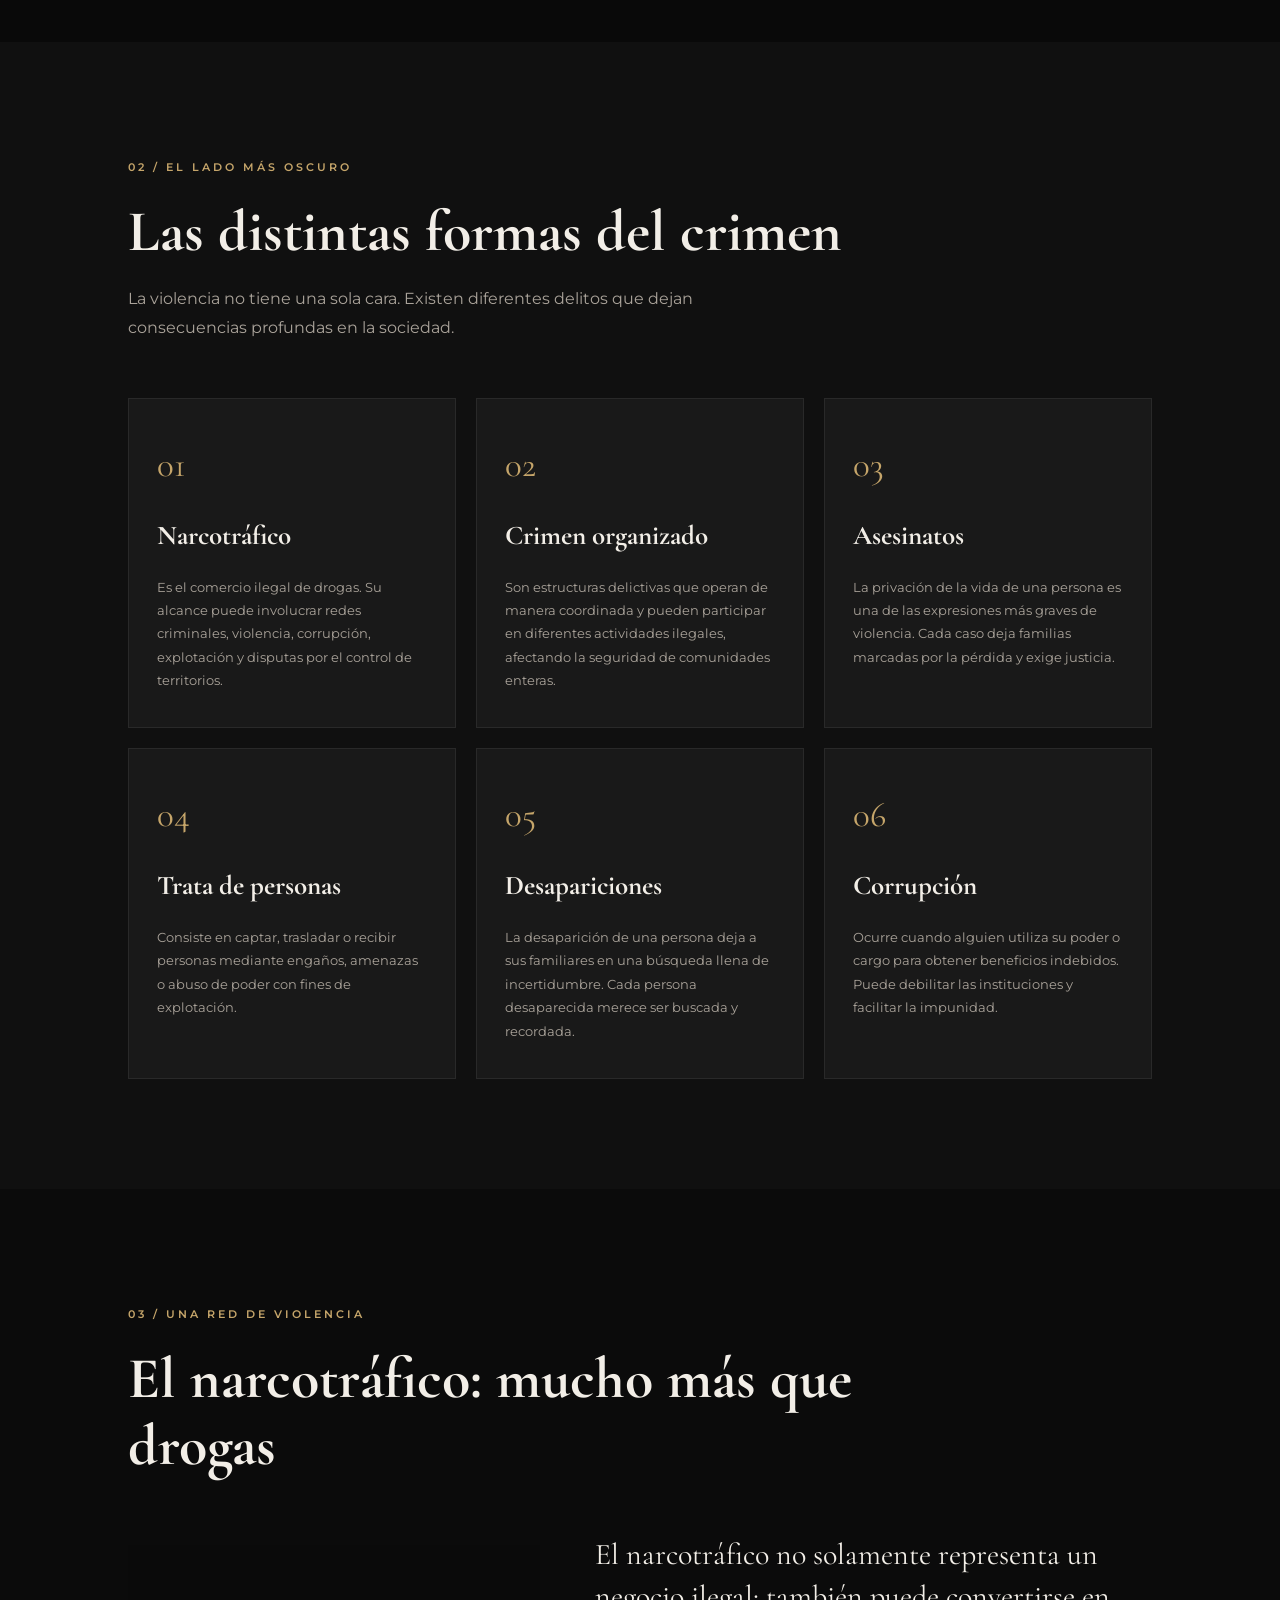
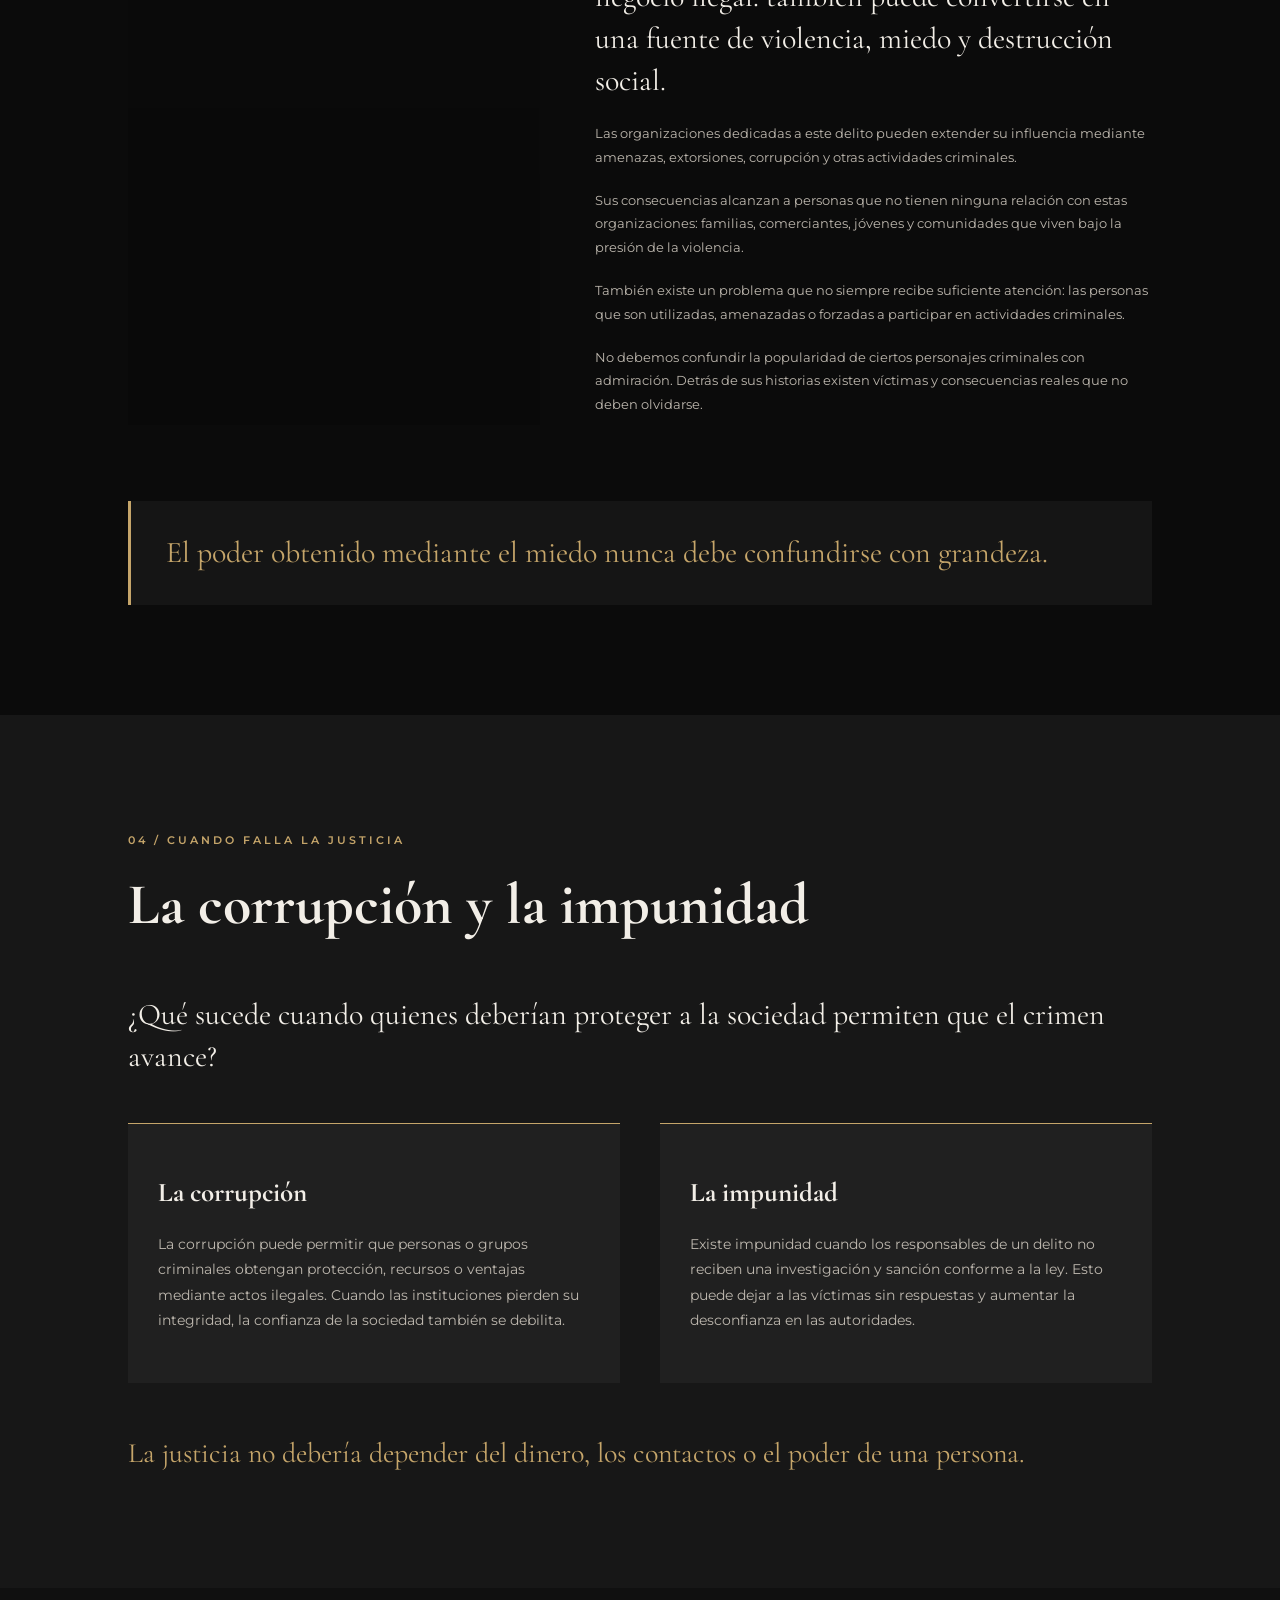
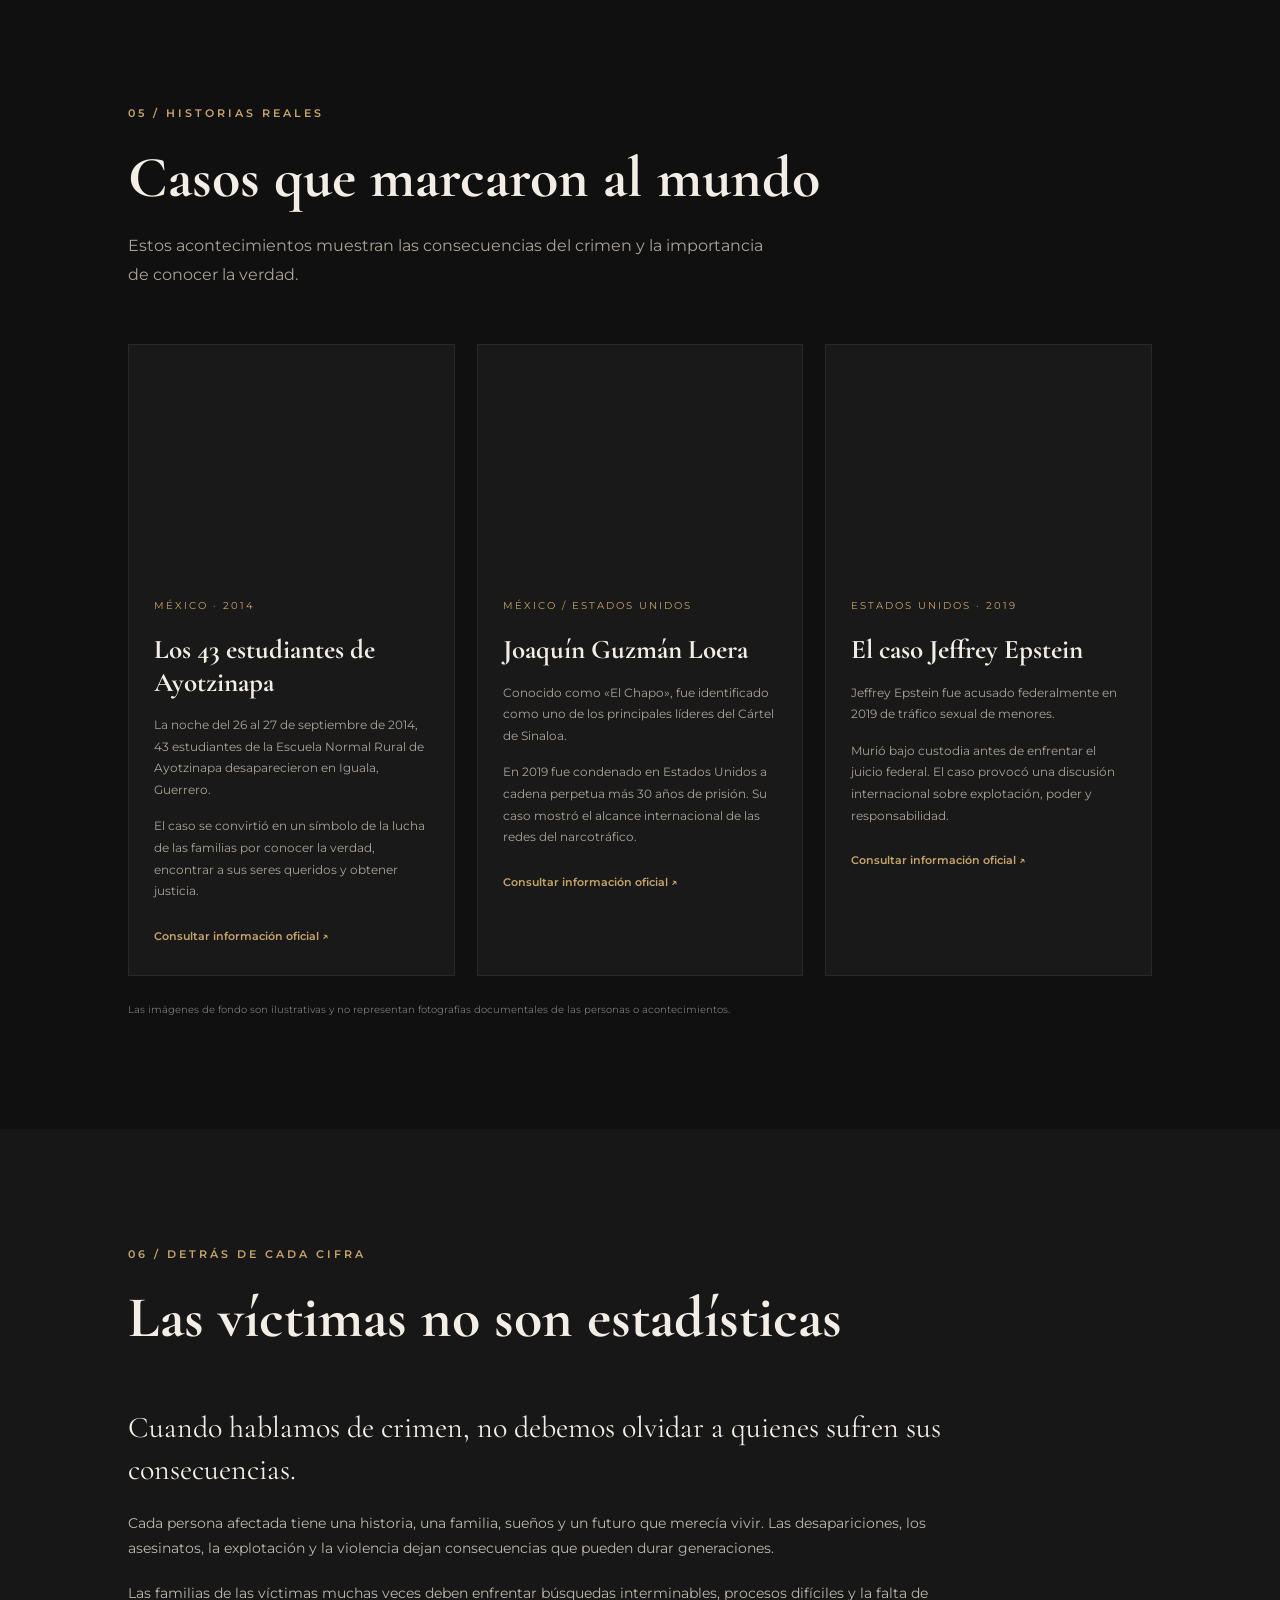
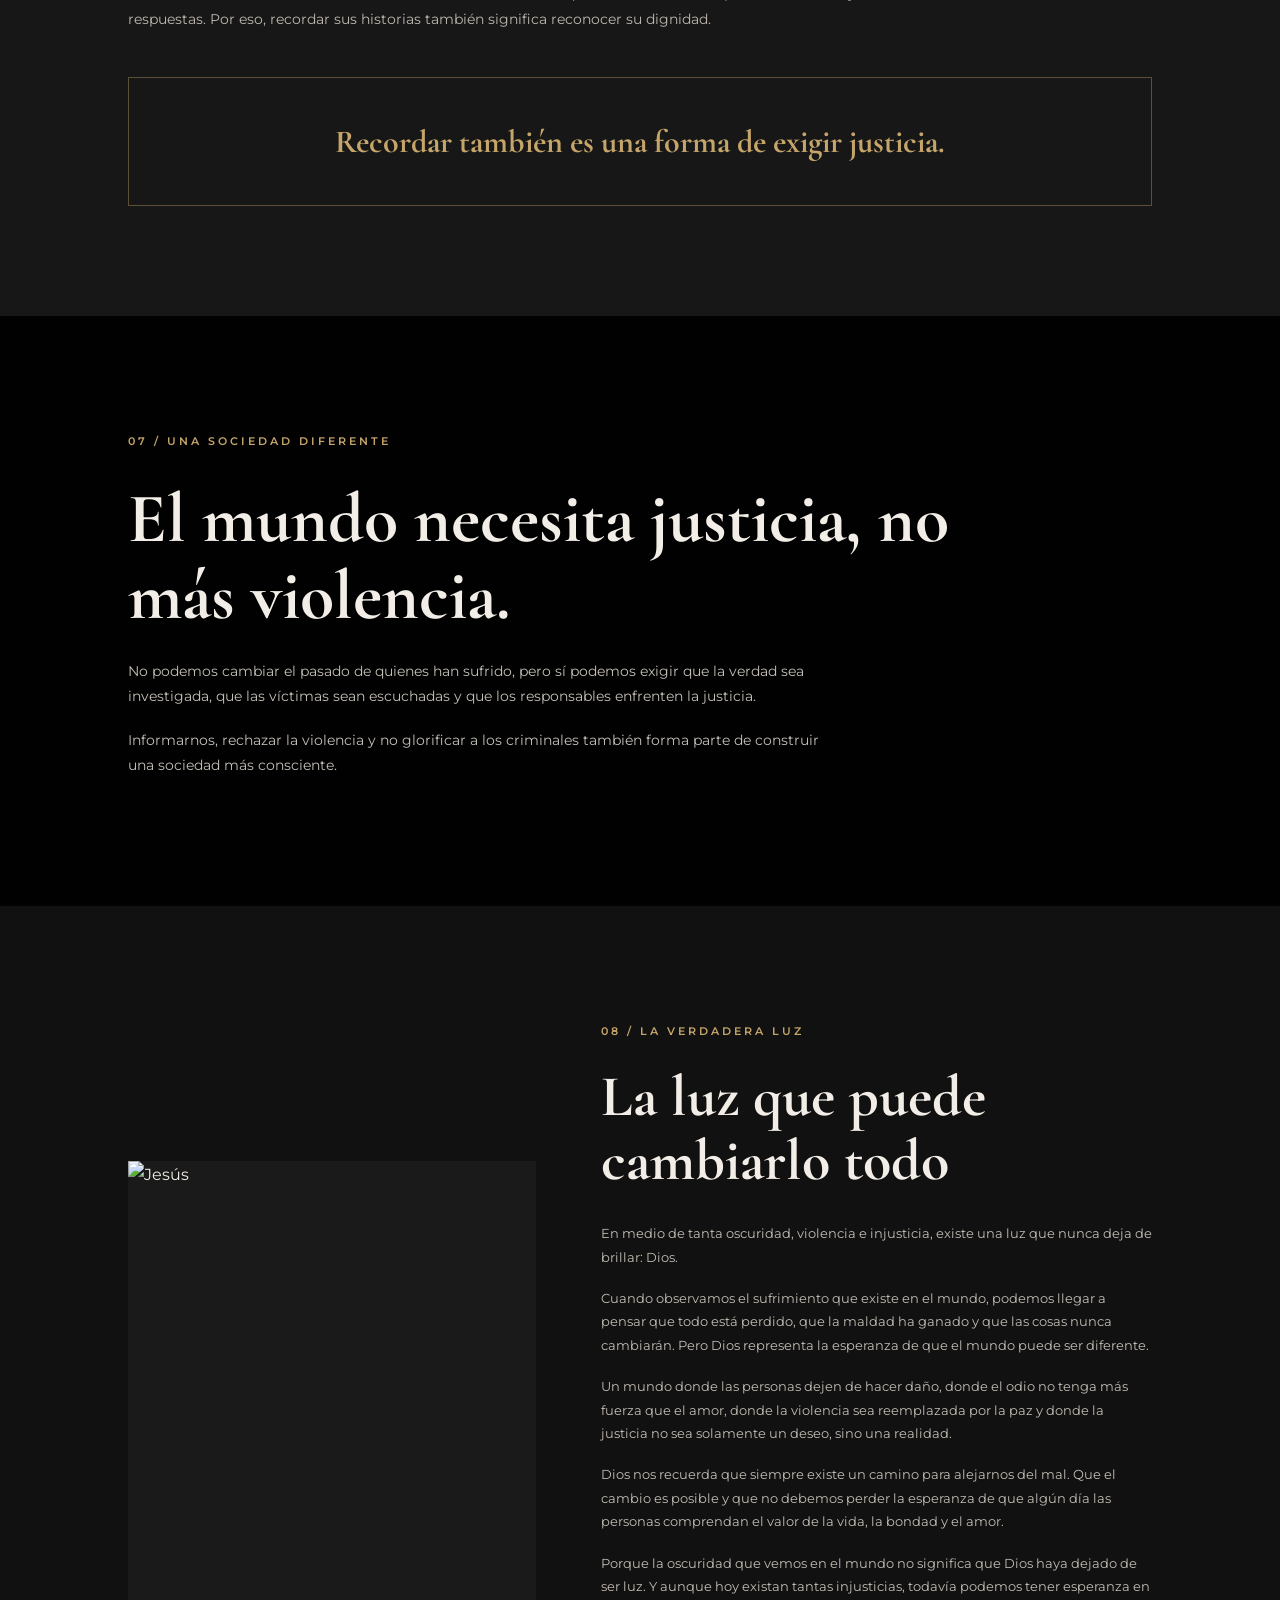
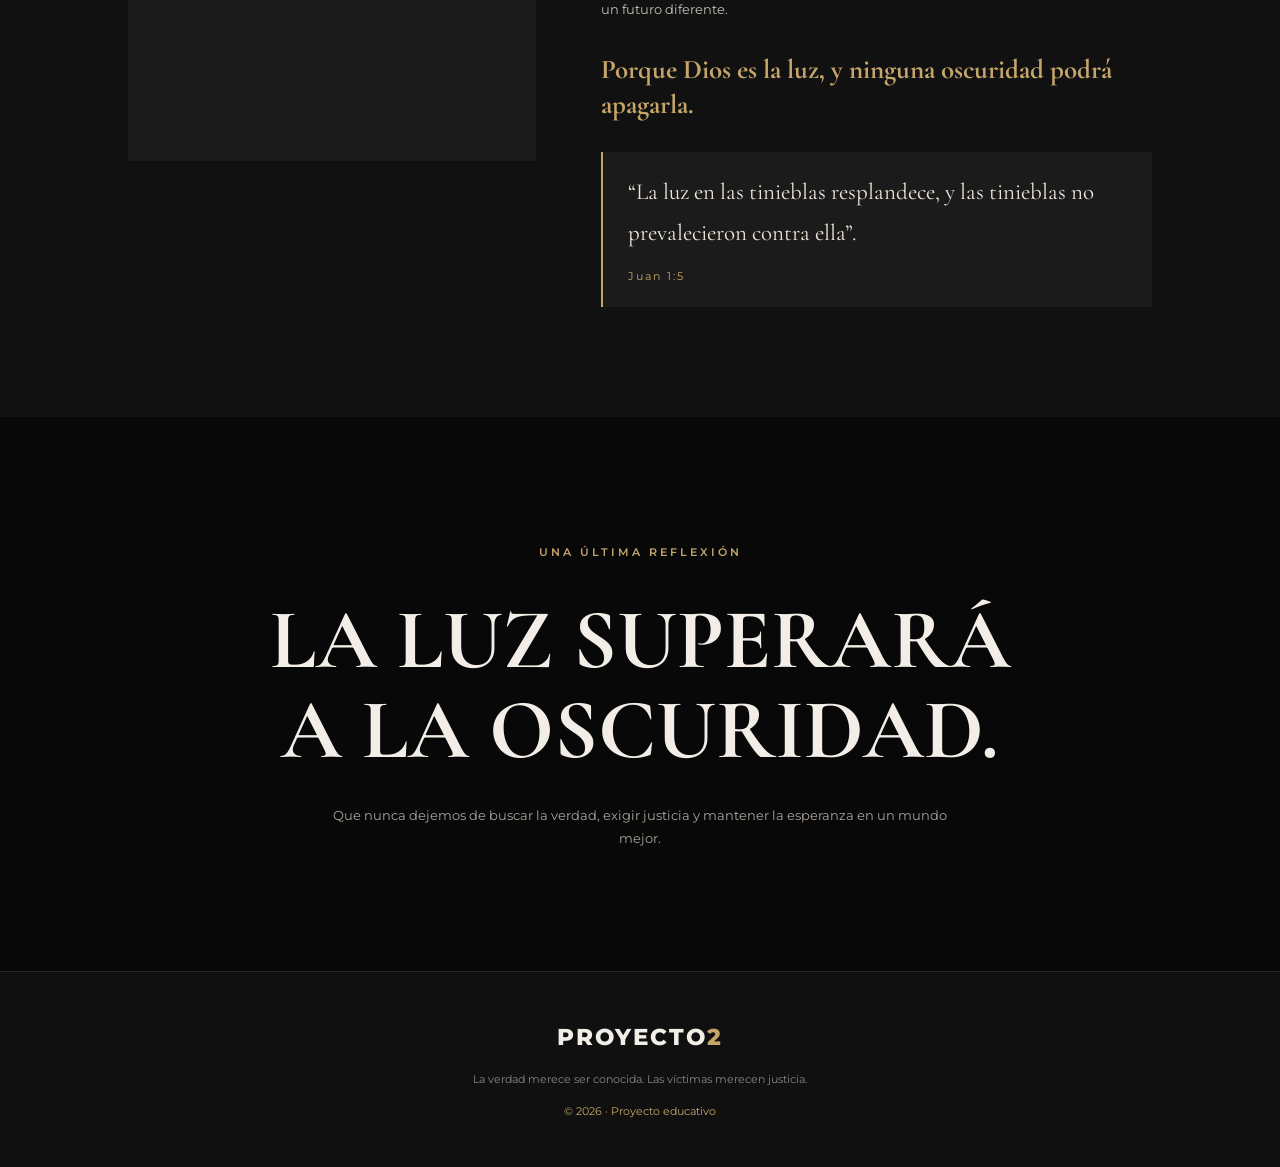
==== commit fb982c4c: "Add files via upload" ====
--- a/index.html
+++ b/index.html
@@ -421,7 +421,7 @@
 
         <div class="hope-image">
             <img src="img/jesus.jpg"
-                 alt="Representación de Jesús">
+                 alt="Jesús">
         </div>
 
         <div class="hope-content">
